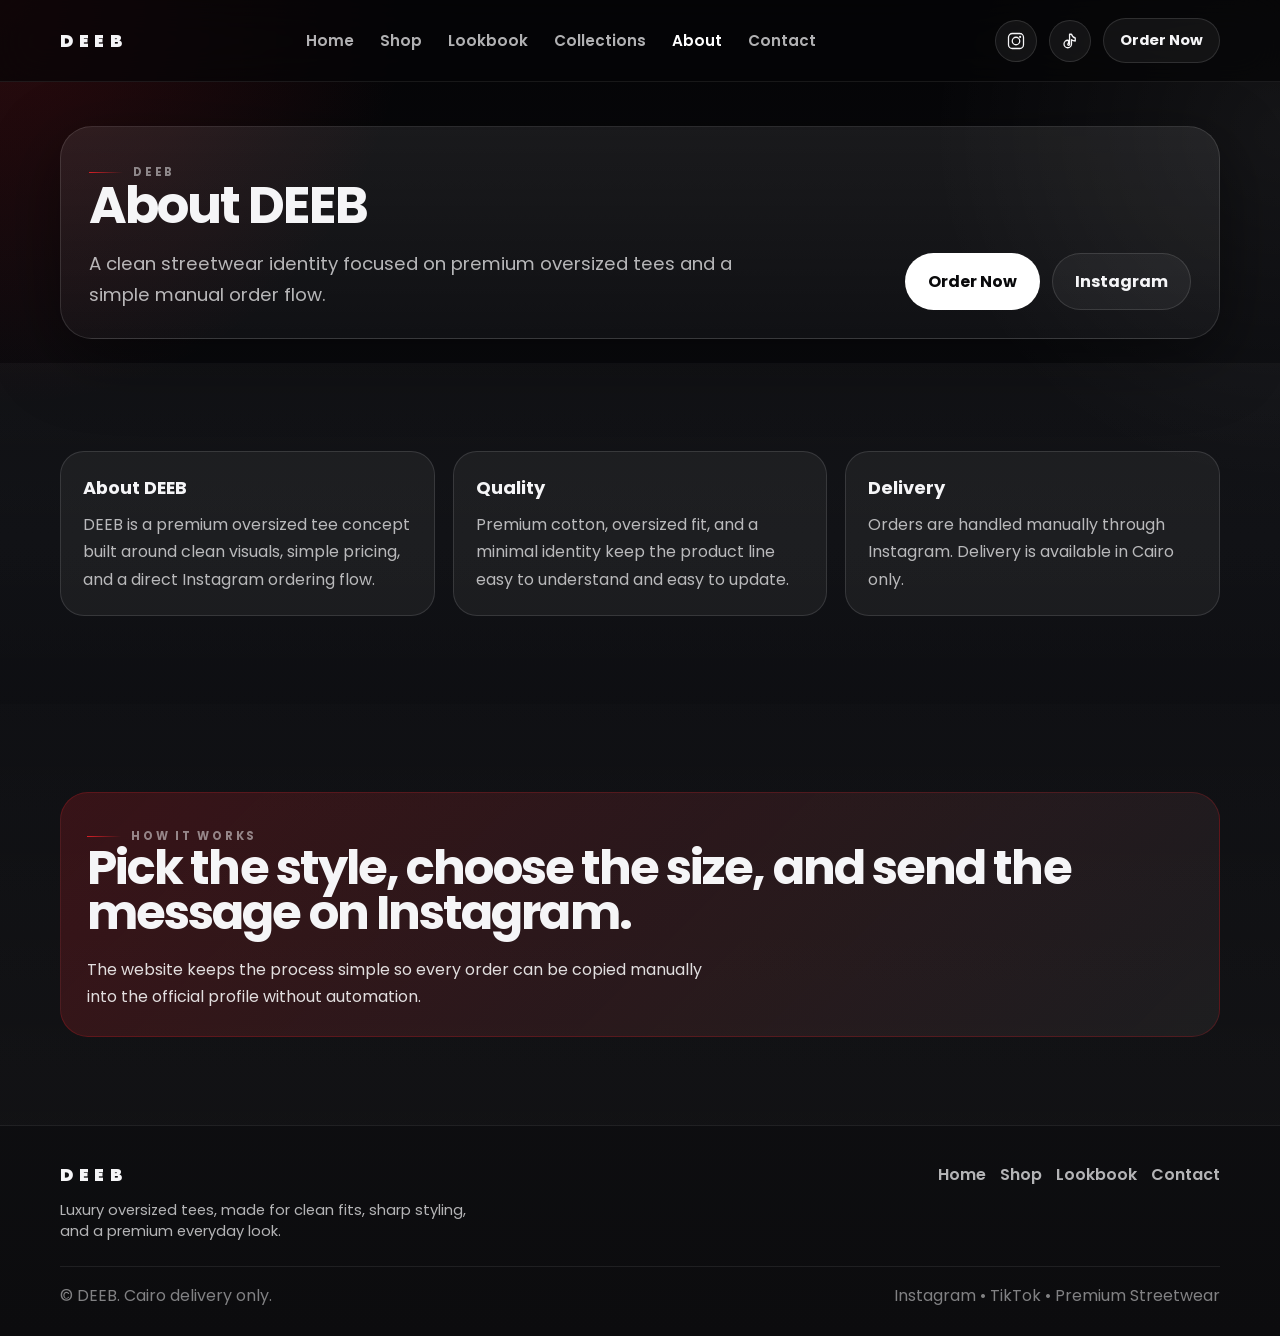
==== about.html @ ac7515ea "Add files via upload" ====
<!DOCTYPE html>
<html lang="en">
<head>
  <meta charset="UTF-8">
  <meta name="viewport" content="width=device-width, initial-scale=1.0">
  <meta name="description" content="Learn about the DEEB brand and ordering flow.">
  <title>About | DEEB</title>
  <link rel="preconnect" href="https://fonts.googleapis.com">
  <link rel="preconnect" href="https://fonts.gstatic.com" crossorigin>
  <link href="https://fonts.googleapis.com/css2?family=Poppins:wght@300;400;500;600;700;800;900&family=Cairo:wght@400;500;600;700;800&display=swap" rel="stylesheet">
  <link rel="stylesheet" href="../style.css">
</head>
<body>
  
<header class="header">
  <div class="header-inner">
    <a href="../index.html" class="logo">DEEB</a>
    <nav class="nav" aria-label="Main navigation">
      <a href="../index.html" class="">Home</a>
      <a href="../pages/shop.html" class="">Shop</a>
      <a href="../pages/lookbook.html" class="">Lookbook</a>
      <a href="../pages/collections.html" class="">Collections</a>
      <a href="../pages/about.html" class="active">About</a>
      <a href="../pages/contact.html" class="">Contact</a>
    </nav>
    <div class="header-actions">
      <a class="social-pill" href="https://www.instagram.com/deeb_egy" target="_blank" rel="noopener" aria-label="Instagram" data-open-instagram>
        <svg width="18" height="18" viewBox="0 0 24 24" fill="none" aria-hidden="true"><path d="M7 2h10a5 5 0 0 1 5 5v10a5 5 0 0 1-5 5H7a5 5 0 0 1-5-5V7a5 5 0 0 1 5-5Z" stroke="currentColor" stroke-width="1.7"/><path d="M12 17a5 5 0 1 0 0-10 5 5 0 0 0 0 10Z" stroke="currentColor" stroke-width="1.7"/><path d="M17.5 6.5h.01" stroke="currentColor" stroke-width="2.8" stroke-linecap="round"/></svg>
      </a>
      <a class="social-pill" href="https://www.tiktok.com/@deeb.eg" target="_blank" rel="noopener" aria-label="TikTok" data-open-tiktok>
        <svg width="18" height="18" viewBox="0 0 24 24" fill="none" aria-hidden="true"><path d="M14 3c.8 2.7 2.5 4.5 5 5v4a9 9 0 0 1-5-1.7V16a5 5 0 1 1-5-5c.3 0 .7 0 1 .1v4.2a1.2 1.2 0 1 0 1.4 1.2V3h2.6Z" stroke="currentColor" stroke-width="1.7" stroke-linejoin="round"/></svg>
      </a>
      <a class="btn btn-secondary btn-small" href="../index.html#featured">Order Now</a>
      <button class="menu-toggle" type="button" data-menu-toggle aria-expanded="false" aria-label="Open menu">
        <span></span><span></span><span></span>
      </button>
    </div>
  </div>
  <nav class="mobile-nav" data-mobile-nav aria-label="Mobile navigation">
    <a href="../index.html">Home</a>
    <a href="../pages/shop.html">Shop</a>
    <a href="../pages/lookbook.html">Lookbook</a>
    <a href="../pages/collections.html">Collections</a>
    <a href="../pages/about.html">About</a>
    <a href="../pages/contact.html">Contact</a>
    <div class="mobile-actions">
      <a href="https://www.instagram.com/deeb_egy" target="_blank" rel="noopener" data-open-instagram>Instagram</a>
      <a href="https://www.tiktok.com/@deeb.eg" target="_blank" rel="noopener" data-open-tiktok>TikTok</a>
    </div>
  </nav>
</header>

  <main>
    <section class="page-hero">
      <div class="container">
        <div class="panel reveal">
          <div class="panel-inner">
            <div>
              <div class="eyebrow">DEEB</div>
              <h1 class="title">About DEEB</h1>
              <p class="subtitle">A clean streetwear identity focused on premium oversized tees and a simple manual order flow.</p>
            </div>
            <div class="hero-buttons">
              <a class="btn btn-primary" href="../index.html#featured">Order Now</a>
              <a class="btn btn-secondary" href="https://www.instagram.com/deeb_egy" target="_blank" rel="noopener">Instagram</a>
            </div>
          </div>
        </div>
      </div>
    </section>
    
<section class="section section-dark">
  <div class="container">
    <div class="info-grid">
      <div class="info-card reveal">
        <h3>About DEEB</h3>
        <p>DEEB is a premium oversized tee concept built around clean visuals, simple pricing, and a direct Instagram ordering flow.</p>
      </div>
      <div class="info-card reveal">
        <h3>Quality</h3>
        <p>Premium cotton, oversized fit, and a minimal identity keep the product line easy to understand and easy to update.</p>
      </div>
      <div class="info-card reveal">
        <h3>Delivery</h3>
        <p>Orders are handled manually through Instagram. Delivery is available in Cairo only.</p>
      </div>
    </div>
  </div>
</section>

<section class="section section-light">
  <div class="container">
    <div class="feature-band reveal">
      <div>
        <div class="eyebrow">How it works</div>
        <h2 class="title" style="font-size:clamp(1.8rem, 4vw, 3rem);">Pick the style, choose the size, and send the message on Instagram.</h2>
      </div>
      <p class="mini">The website keeps the process simple so every order can be copied manually into the official profile without automation.</p>
    </div>
  </div>
</section>

  </main>
  
<footer class="footer">
  <div class="container">
    <div class="footer-top">
      <div>
        <div class="logo">DEEB</div>
        <p class="small" style="margin-top:12px;max-width:46ch;">Luxury oversized tees, made for clean fits, sharp styling, and a premium everyday look.</p>
      </div>
      <div class="footer-links">
        <a href="../index.html">Home</a>
        <a href="../pages/shop.html">Shop</a>
        <a href="../pages/lookbook.html">Lookbook</a>
        <a href="../pages/contact.html">Contact</a>
      </div>
    </div>
    <div class="footer-bottom">
      <span>© DEEB. Cairo delivery only.</span>
      <span>Instagram • TikTok • Premium Streetwear</span>
    </div>
  </div>
</footer>

  
<div class="modal" data-order-modal aria-hidden="true">
  <div class="modal-card" role="dialog" aria-modal="true" aria-labelledby="order-title">
    <div class="modal-head">
      <div>
        <div class="eyebrow">Instagram Order</div>
        <h3 id="order-title">Place your order</h3>
        <p class="small" style="margin-top:8px;">Fill the form, copy the order text, then open the Instagram profile and paste it manually.</p>
      </div>
      <button class="modal-close" type="button" data-modal-close aria-label="Close order form">✕</button>
    </div>
    <div class="order-note">Delivery Available in Cairo Only.</div>
    <div class="order-grid">
      <form class="form" data-order-form>
        <div class="field">
          <label for="product">Product</label>
          <input id="product" name="product" value="DEEB Oversized T-Shirt">
        </div>
        <div class="field">
          <label for="color">Color</label>
          <select id="color" name="color">
            <option>Black</option>
            <option>White</option>
          </select>
        </div>
        <div class="field">
          <label for="size">Size</label>
          <select id="size" name="size">
            <option>M</option>
            <option>L</option>
            <option>XL</option>
          </select>
        </div>
        <div class="field">
          <label for="name">Full Name</label>
          <input id="name" name="name" placeholder="Customer name">
        </div>
        <div class="field">
          <label for="phone">Phone Number</label>
          <input id="phone" name="phone" placeholder="01xxxxxxxxx">
        </div>
        <div class="field">
          <label for="address">Address</label>
          <textarea id="address" name="address" placeholder="Area, Street, Building, Apartment"></textarea>
        </div>
        <div class="product-actions" style="margin-top:4px;">
          <button class="btn btn-primary" type="submit">Copy Order & Open Instagram</button>
          <button class="btn btn-secondary" type="button" data-copy-order>Copy Order</button>
        </div>
      </form>
      <div class="preview">
        <div class="eyebrow">Order Preview</div>
        <div class="preview-box" data-order-preview></div>
      </div>
    </div>
  </div>
</div>
<div class="toast" role="status" aria-live="polite"></div>

  <script src="../script.js"></script>
</body>
</html>
---- style.css ----
:root{
  --bg:#070709;
  --bg-2:#0e0f13;
  --panel:rgba(255,255,255,.06);
  --panel-2:rgba(255,255,255,.08);
  --line:rgba(255,255,255,.12);
  --text:#f5f5f7;
  --muted:rgba(245,245,247,.72);
  --soft:rgba(245,245,247,.5);
  --red:#d81f26;
  --green:#d5f0d3;
  --accent:#ffffff;
  --shadow:0 20px 70px rgba(0,0,0,.45);
  --radius:28px;
  --radius-sm:18px;
  --max:1200px;
  --header-h:82px;
  --ease:cubic-bezier(.2,.8,.2,1);
}

*{box-sizing:border-box}
html{scroll-behavior:smooth}
body{
  margin:0;
  font-family:'Poppins','Cairo',system-ui,sans-serif;
  color:var(--text);
  background:
    radial-gradient(circle at top left, rgba(216,31,38,.18), transparent 22%),
    radial-gradient(circle at right 10%, rgba(255,255,255,.06), transparent 20%),
    linear-gradient(180deg, #050507 0%, #0c0d11 40%, #070709 100%);
  min-height:100vh;
  overflow-x:hidden;
  padding-top:var(--header-h);
}
img{display:block;max-width:100%}
a{color:inherit;text-decoration:none}
button,input,textarea,select{font:inherit}
button{cursor:pointer}
:focus-visible{outline:2px solid #fff;outline-offset:3px}

.container{max-width:var(--max);padding:0 20px;margin:0 auto}
.section{padding:88px 0;position:relative}
.section.compact{padding:58px 0}
.section-dark{background:linear-gradient(180deg, rgba(255,255,255,.03), rgba(255,255,255,.01))}
.section-light{background:linear-gradient(180deg, rgba(255,255,255,.02), rgba(255,255,255,.04))}
.eyebrow{
  display:inline-flex;align-items:center;gap:10px;
  text-transform:uppercase;letter-spacing:.24em;
  font-size:.72rem;font-weight:700;color:var(--soft)
}
.eyebrow::before{
  content:"";width:34px;height:1px;background:linear-gradient(90deg, var(--red), transparent)
}
h1,h2,h3,p{margin:0}
.title{
  font-size:clamp(2.2rem, 4vw, 4.9rem);
  line-height:.95;
  letter-spacing:-.04em;
}
.subtitle{
  margin-top:18px;
  max-width:60ch;
  font-size:clamp(1rem, 1.8vw, 1.15rem);
  line-height:1.7;
  color:var(--muted)
}
.badge{
  display:inline-flex;align-items:center;justify-content:center;
  padding:9px 14px;border-radius:999px;font-weight:800;
  letter-spacing:.12em;text-transform:uppercase;font-size:.72rem
}
.badge.sale{background:rgba(216,31,38,.14);color:#ff6f74;border:1px solid rgba(216,31,38,.35)}
.badge.new{background:rgba(255,255,255,.08);border:1px solid var(--line);color:var(--text)}
.btn{
  display:inline-flex;align-items:center;justify-content:center;gap:10px;
  border-radius:999px;border:1px solid transparent;
  padding:15px 22px;font-weight:700;transition:transform .25s var(--ease), background .25s var(--ease), border-color .25s var(--ease), opacity .25s var(--ease);
  white-space:nowrap
}
.btn:hover{transform:translateY(-2px)}
.btn-primary{background:#fff;color:#09090b}
.btn-primary:hover{background:#ececec}
.btn-secondary{background:rgba(255,255,255,.05);border-color:var(--line);color:var(--text)}
.btn-secondary:hover{background:rgba(255,255,255,.1)}
.btn-red{background:var(--red);color:white}
.btn-red:hover{filter:brightness(1.05)}
.btn-small{padding:11px 16px;font-size:.92rem}
.card{
  background:linear-gradient(180deg, rgba(255,255,255,.08), rgba(255,255,255,.04));
  border:1px solid var(--line);
  border-radius:var(--radius);
  box-shadow:var(--shadow);
  backdrop-filter: blur(16px);
}
.grid{display:grid;gap:22px}
.muted{color:var(--muted)}
.small{font-size:.92rem;color:var(--muted)}
.lines{position:absolute;inset:0;pointer-events:none;opacity:.4;background-image:linear-gradient(rgba(255,255,255,.03) 1px, transparent 1px), linear-gradient(90deg, rgba(255,255,255,.03) 1px, transparent 1px);background-size:64px 64px;mask-image:radial-gradient(circle at center, black 30%, transparent 100%)}

.header{
  position:fixed;top:0;left:0;right:0;z-index:1000;
  height:var(--header-h);
  background:rgba(5,5,7,.7);
  backdrop-filter:blur(22px);
  border-bottom:1px solid rgba(255,255,255,.08)
}
.header-inner{
  height:100%;max-width:var(--max);margin:0 auto;padding:0 20px;
  display:flex;align-items:center;justify-content:space-between;gap:20px
}
.logo{
  font-weight:900;letter-spacing:.32em;font-size:1.08rem;
  text-transform:uppercase
}
.nav{
  display:flex;align-items:center;gap:26px
}
.nav a{
  color:var(--muted);font-size:.95rem;font-weight:600;
  transition:color .2s var(--ease)
}
.nav a:hover,.nav a.active{color:#fff}
.header-actions{display:flex;align-items:center;gap:12px}
.social-pill{
  width:42px;height:42px;border-radius:999px;display:inline-flex;align-items:center;justify-content:center;
  background:rgba(255,255,255,.06);border:1px solid var(--line);transition:transform .25s var(--ease), background .25s var(--ease)
}
.social-pill:hover{transform:translateY(-2px);background:rgba(255,255,255,.12)}
.menu-toggle{
  display:none;width:46px;height:46px;border-radius:999px;
  background:rgba(255,255,255,.06);border:1px solid var(--line);
  align-items:center;justify-content:center;flex-direction:column;gap:5px
}
.menu-toggle span{width:18px;height:2px;background:#fff;border-radius:99px;transition:transform .25s var(--ease), opacity .25s var(--ease)}
.mobile-nav{
  display:none;position:fixed;top:var(--header-h);left:0;right:0;
  background:rgba(8,8,10,.98);border-bottom:1px solid rgba(255,255,255,.08);
  padding:18px 20px 22px;z-index:999
}
.mobile-nav.open{display:grid;gap:14px}
.mobile-nav a{
  padding:14px 16px;border-radius:16px;background:rgba(255,255,255,.04);
  border:1px solid rgba(255,255,255,.05);color:var(--text);font-weight:600
}
.mobile-actions{display:grid;grid-template-columns:1fr 1fr;gap:12px;margin-top:8px}

.hero{
  padding:56px 0 36px;position:relative;overflow:hidden
}
.hero .container{position:relative;z-index:2}
.hero-grid{
  display:grid;grid-template-columns:1.1fr .9fr;gap:28px;align-items:center
}
.hero-copy{
  display:flex;flex-direction:column;gap:22px
}
.hero-kicker{display:flex;flex-wrap:wrap;gap:10px;align-items:center}
.hero-title{font-size:clamp(3rem, 7vw, 6.8rem);line-height:.9;letter-spacing:-.06em;text-transform:uppercase}
.hero-title span{display:block}
.hero-buttons{display:flex;flex-wrap:wrap;gap:12px;margin-top:6px}
.hero-points{
  display:flex;flex-wrap:wrap;gap:10px
}
.pill{
  padding:10px 14px;border-radius:999px;background:rgba(255,255,255,.06);border:1px solid var(--line);color:var(--muted);font-size:.9rem
}
.hero-visual{
  position:relative;min-height:620px;display:grid;place-items:center
}
.visual-panel{
  width:min(100%, 520px);
  aspect-ratio: 4 / 5;
  border-radius:34px;
  overflow:hidden;
  position:relative;
  border:1px solid rgba(255,255,255,.12);
  box-shadow:var(--shadow);
  background:
    radial-gradient(circle at top, rgba(255,255,255,.1), transparent 30%),
    linear-gradient(180deg, rgba(255,255,255,.05), rgba(255,255,255,.02))
}
.visual-panel img{
  width:100%;height:100%;object-fit:cover;object-position:center;transform:scale(1.02)
}
.visual-float{
  position:absolute;border-radius:22px;overflow:hidden;border:1px solid rgba(255,255,255,.12);box-shadow:var(--shadow);
  background:#101114
}
.visual-float img{width:100%;height:100%;object-fit:cover}
.visual-float.one{width:42%;aspect-ratio: 3 / 4;bottom:20px;left:-4%;transform:rotate(-6deg)}
.visual-float.two{width:38%;aspect-ratio: 3 / 4;top:28px;right:-2%;transform:rotate(6deg)}
.stats{
  margin-top:18px;display:grid;grid-template-columns:repeat(3,1fr);gap:12px
}
.stat{
  padding:16px 18px;border-radius:20px;background:rgba(255,255,255,.05);border:1px solid var(--line)
}
.stat b{display:block;font-size:1.1rem}
.stat span{display:block;margin-top:3px;color:var(--muted);font-size:.9rem}

.strip{
  padding:14px 0;border-top:1px solid rgba(255,255,255,.08);border-bottom:1px solid rgba(255,255,255,.08);
  overflow:hidden;background:rgba(255,255,255,.03)
}
.strip-track{
  display:flex;gap:18px;white-space:nowrap;animation:marquee 24s linear infinite
}
.strip-track span{
  display:inline-flex;align-items:center;gap:8px;font-weight:700;text-transform:uppercase;letter-spacing:.14em;font-size:.78rem;color:var(--muted)
}
.strip-track span::before{content:"•";color:var(--red)}
@keyframes marquee{from{transform:translateX(0)}to{transform:translateX(-50%)}}

.section-head{
  display:flex;align-items:end;justify-content:space-between;gap:16px;margin-bottom:28px;flex-wrap:wrap
}
.section-head .title{max-width:12ch}
.section-head .subtitle{max-width:70ch;margin-top:0}

.product-grid{
  display:grid;grid-template-columns:repeat(2, minmax(0, 1fr));gap:22px
}
.product-card{
  padding:18px;
  position:relative;
  overflow:hidden
}
.product-media{
  position:relative;border-radius:24px;overflow:hidden;aspect-ratio: 4 / 5;background:#121318;border:1px solid rgba(255,255,255,.08)
}
.product-media img{
  width:100%;height:100%;object-fit:cover;transition:transform .45s var(--ease)
}
.product-card:hover .product-media img{transform:scale(1.04)}
.gallery-nav{
  position:absolute;left:14px;right:14px;bottom:14px;
  display:flex;gap:8px;flex-wrap:wrap
}
.thumb{
  border:1px solid rgba(255,255,255,.16);
  background:rgba(10,10,12,.68);
  color:#fff;
  border-radius:999px;
  padding:8px 10px;
  font-size:.78rem;font-weight:700;
  letter-spacing:.08em;
  backdrop-filter: blur(10px)
}
.thumb.active{background:#fff;color:#09090b;border-color:#fff}
.product-badges{
  position:absolute;top:14px;left:14px;display:flex;gap:8px;flex-wrap:wrap;z-index:2
}
.product-body{padding:18px 4px 6px;display:grid;gap:12px}
.product-title{font-size:1.55rem;font-weight:800;letter-spacing:-.03em}
.product-desc{color:var(--muted);line-height:1.7}
.price-row{display:flex;align-items:baseline;gap:12px;flex-wrap:wrap}
.price-old{
  color:#ff7f88;text-decoration:line-through;text-decoration-thickness:2px;
  text-decoration-color:#ff7f88;font-weight:700;font-size:1.05rem
}
.price-current{font-size:2rem;font-weight:900;letter-spacing:-.03em}
.price-note{color:#c6f5c0;font-weight:700;font-size:.95rem}
.size-list{display:flex;flex-wrap:wrap;gap:10px}
.size{
  padding:10px 14px;border-radius:999px;border:1px solid var(--line);
  background:rgba(255,255,255,.04);font-size:.9rem;font-weight:700;color:var(--muted)
}
.product-actions{display:flex;gap:10px;flex-wrap:wrap;margin-top:8px}
.product-actions .btn{flex:1;min-width:170px}

.new-grid{
  display:grid;grid-template-columns:repeat(4, minmax(0, 1fr));gap:18px
}
.placeholder{
  min-height:310px;padding:20px;border-radius:26px;
  border:1px dashed rgba(255,255,255,.16);
  background:
    radial-gradient(circle at top, rgba(255,255,255,.08), transparent 33%),
    rgba(255,255,255,.04);
  display:flex;flex-direction:column;justify-content:space-between
}
.placeholder .top{display:flex;justify-content:space-between;gap:10px;align-items:center}
.placeholder .name{font-size:1.15rem;font-weight:800}
.placeholder .soon{font-size:.76rem;letter-spacing:.22em;text-transform:uppercase;color:var(--muted)}
.placeholder .bottom{color:var(--muted);line-height:1.6}
.placeholder .mark{
  align-self:flex-start;padding:10px 14px;border-radius:999px;background:rgba(255,255,255,.06);border:1px solid var(--line);font-weight:700
}

.feature-band{
  padding:26px;border-radius:var(--radius);
  background:linear-gradient(135deg, rgba(216,31,38,.2), rgba(255,255,255,.05));
  border:1px solid rgba(216,31,38,.25);
  display:flex;justify-content:space-between;gap:20px;flex-wrap:wrap;align-items:center
}
.feature-band .mini{max-width:64ch;color:rgba(255,255,255,.86);line-height:1.7}

.page-hero{
  padding:44px 0 24px
}
.page-hero .panel{
  padding:28px;border-radius:32px;background:linear-gradient(180deg, rgba(255,255,255,.08), rgba(255,255,255,.03));
  border:1px solid var(--line);box-shadow:var(--shadow)
}
.page-hero .panel-inner{
  display:flex;justify-content:space-between;gap:20px;align-items:end;flex-wrap:wrap
}

.info-grid{display:grid;grid-template-columns:repeat(3,1fr);gap:18px}
.info-card{padding:22px;border-radius:24px;background:rgba(255,255,255,.05);border:1px solid var(--line)}
.info-card h3{font-size:1.12rem;margin-bottom:10px}
.info-card p{color:var(--muted);line-height:1.7}

.gallery-grid{display:grid;grid-template-columns:repeat(4,1fr);gap:14px}
.gallery-tile{
  aspect-ratio: 3 / 4;border-radius:24px;overflow:hidden;border:1px solid rgba(255,255,255,.08);
  position:relative;background:#101114
}
.gallery-tile img{width:100%;height:100%;object-fit:cover;transition:transform .4s var(--ease)}
.gallery-tile:hover img{transform:scale(1.04)}
.gallery-tile .caption{
  position:absolute;left:12px;right:12px;bottom:12px;
  padding:10px 12px;border-radius:16px;background:rgba(8,8,10,.62);backdrop-filter:blur(10px);
  color:#fff;font-size:.9rem;font-weight:700;border:1px solid rgba(255,255,255,.08)
}

.footer{
  padding:36px 0 28px;
  border-top:1px solid rgba(255,255,255,.08);
  background:rgba(255,255,255,.02)
}
.footer-top{
  display:flex;align-items:flex-start;justify-content:space-between;gap:20px;flex-wrap:wrap
}
.footer-links{display:flex;flex-wrap:wrap;gap:14px}
.footer-links a{color:var(--muted);font-weight:600}
.footer-links a:hover{color:#fff}
.footer-bottom{
  margin-top:24px;padding-top:16px;border-top:1px solid rgba(255,255,255,.08);
  color:var(--soft);display:flex;justify-content:space-between;gap:14px;flex-wrap:wrap
}

.modal{
  position:fixed;inset:0;display:none;align-items:center;justify-content:center;
  background:rgba(0,0,0,.68);backdrop-filter:blur(12px);z-index:2000;padding:18px
}
.modal.open{display:flex}
.modal-card{
  width:min(100%, 760px);max-height:min(92vh, 860px);overflow:auto;
  padding:22px;border-radius:34px;background:linear-gradient(180deg, rgba(18,19,23,.98), rgba(10,10,12,.98));
  border:1px solid rgba(255,255,255,.12);box-shadow:0 30px 90px rgba(0,0,0,.65)
}
.modal-head{
  display:flex;justify-content:space-between;gap:14px;align-items:flex-start;margin-bottom:16px
}
.modal-head h3{font-size:1.5rem}
.modal-close{
  width:42px;height:42px;border-radius:999px;background:rgba(255,255,255,.08);border:1px solid var(--line);color:#fff
}
.order-note{
  padding:14px 16px;border-radius:18px;background:rgba(216,31,38,.14);border:1px solid rgba(216,31,38,.3);
  color:#ffdfe1;font-weight:700;margin-bottom:16px
}
.order-grid{display:grid;grid-template-columns:1.05fr .95fr;gap:18px}
.form{
  display:grid;gap:12px
}
.field{
  display:grid;gap:8px
}
.field label{font-size:.9rem;color:var(--muted);font-weight:700}
.field input,.field textarea,.field select{
  width:100%;padding:14px 15px;border-radius:16px;
  border:1px solid rgba(255,255,255,.12);background:rgba(255,255,255,.05);color:#fff
}
.field textarea{min-height:92px;resize:vertical}
.preview{
  display:grid;gap:12px;padding:18px;border-radius:24px;background:rgba(255,255,255,.04);border:1px solid var(--line)
}
.preview-box{
  white-space:pre-wrap;
  min-height:250px;
  border-radius:18px;
  padding:16px;
  background:rgba(0,0,0,.28);
  border:1px solid rgba(255,255,255,.08);
  color:#f2f2f2;
  line-height:1.7
}
.toast{
  position:fixed;bottom:20px;left:50%;transform:translateX(-50%) translateY(24px);
  padding:12px 16px;border-radius:999px;background:#fff;color:#09090b;font-weight:700;
  box-shadow:0 18px 40px rgba(0,0,0,.35);opacity:0;pointer-events:none;transition:all .25s var(--ease);z-index:3000
}
.toast.show{opacity:1;transform:translateX(-50%) translateY(0)}

.reveal{opacity:0;transform:translateY(24px);transition:opacity .7s var(--ease), transform .7s var(--ease)}
.reveal.show{opacity:1;transform:translateY(0)}
.reveal-left{opacity:0;transform:translateX(-24px);transition:opacity .7s var(--ease), transform .7s var(--ease)}
.reveal-left.show{opacity:1;transform:translateX(0)}
.reveal-right{opacity:0;transform:translateX(24px);transition:opacity .7s var(--ease), transform .7s var(--ease)}
.reveal-right.show{opacity:1;transform:translateX(0)}

@media (max-width: 1080px){
  .hero-grid,.order-grid,.product-grid,.info-grid{grid-template-columns:1fr}
  .new-grid,.gallery-grid{grid-template-columns:repeat(2,1fr)}
  .hero-visual{min-height:auto}
  .visual-panel{max-width:560px}
}

@media (max-width: 780px){
  :root{--header-h:72px}
  .nav,.header-actions .btn-secondary{display:none}
  .menu-toggle{display:inline-flex}
  .hero{padding-top:26px}
  .hero-title{font-size:clamp(2.6rem, 14vw, 5rem)}
  .stats{grid-template-columns:1fr}
  .new-grid,.gallery-grid{grid-template-columns:1fr}
  .product-actions{flex-direction:column}
  .product-actions .btn{min-width:0;width:100%}
  .page-hero .panel-inner{align-items:flex-start}
  .mobile-actions{grid-template-columns:1fr}
  .modal-card{padding:18px;border-radius:26px}
}
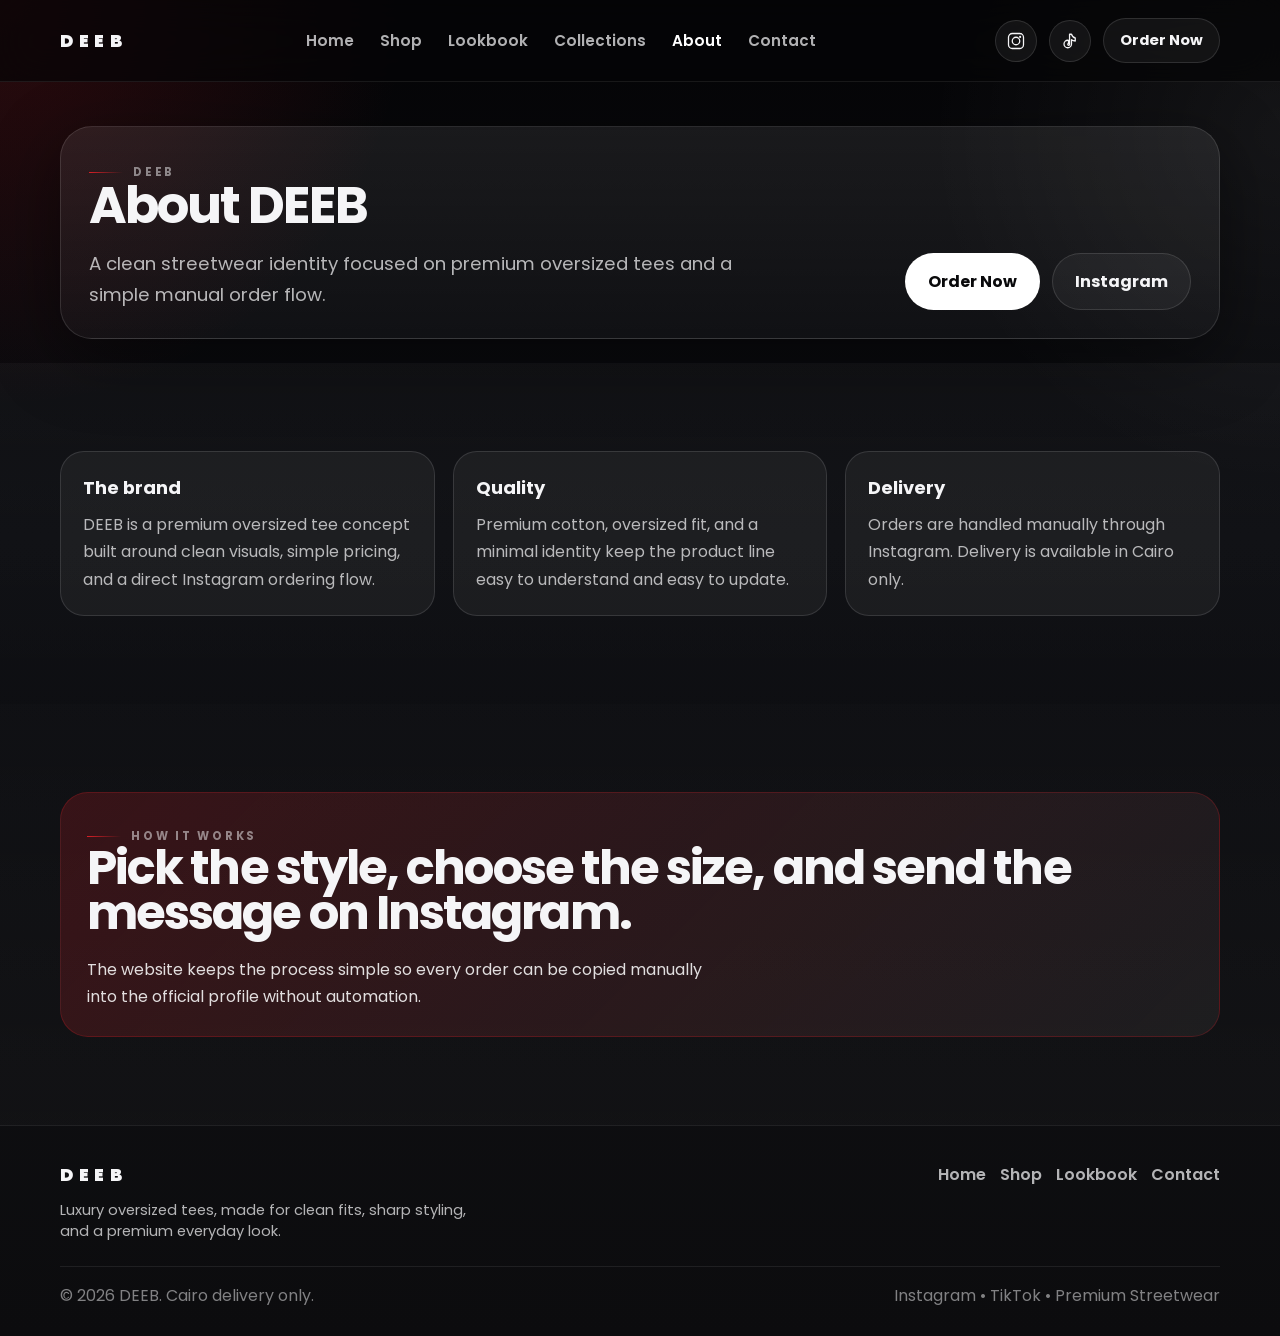
==== commit f2feb3d8: "Add files via upload" ====
--- a/about.html
+++ b/about.html
@@ -4,52 +4,61 @@
   <meta charset="UTF-8">
   <meta name="viewport" content="width=device-width, initial-scale=1.0">
   <meta name="description" content="Learn about the DEEB brand and ordering flow.">
+  <meta name="theme-color" content="#070709">
+  <meta property="og:title" content="About | DEEB">
+  <meta property="og:description" content="Learn about the DEEB brand and ordering flow.">
+  <meta property="og:type" content="website">
   <title>About | DEEB</title>
+  <link rel="icon" href="data:image/svg+xml,%3Csvg xmlns='http://www.w3.org/2000/svg' viewBox='0 0 64 64'%3E%3Crect width='64' height='64' rx='14' fill='%23070709'/%3E%3Ctext x='32' y='43' font-family='Arial,sans-serif' font-size='30' font-weight='900' fill='%23ffffff' text-anchor='middle'%3ED%3C/text%3E%3C/svg%3E">
   <link rel="preconnect" href="https://fonts.googleapis.com">
   <link rel="preconnect" href="https://fonts.gstatic.com" crossorigin>
   <link href="https://fonts.googleapis.com/css2?family=Poppins:wght@300;400;500;600;700;800;900&family=Cairo:wght@400;500;600;700;800&display=swap" rel="stylesheet">
-  <link rel="stylesheet" href="../style.css">
+  <link rel="stylesheet" href="style.css">
 </head>
 <body>
-  
 <header class="header">
   <div class="header-inner">
-    <a href="../index.html" class="logo">DEEB</a>
+    <a href="index.html" class="logo">DEEB</a>
     <nav class="nav" aria-label="Main navigation">
-      <a href="../index.html" class="">Home</a>
-      <a href="../pages/shop.html" class="">Shop</a>
-      <a href="../pages/lookbook.html" class="">Lookbook</a>
-      <a href="../pages/collections.html" class="">Collections</a>
-      <a href="../pages/about.html" class="active">About</a>
-      <a href="../pages/contact.html" class="">Contact</a>
+      <a href="index.html">Home</a>
+      <a href="shop.html">Shop</a>
+      <a href="lookbook.html">Lookbook</a>
+      <a href="collections.html">Collections</a>
+      <a href="about.html">About</a>
+      <a href="contact.html">Contact</a>
     </nav>
     <div class="header-actions">
-      <a class="social-pill" href="https://www.instagram.com/deeb_egy" target="_blank" rel="noopener" aria-label="Instagram" data-open-instagram>
-        <svg width="18" height="18" viewBox="0 0 24 24" fill="none" aria-hidden="true"><path d="M7 2h10a5 5 0 0 1 5 5v10a5 5 0 0 1-5 5H7a5 5 0 0 1-5-5V7a5 5 0 0 1 5-5Z" stroke="currentColor" stroke-width="1.7"/><path d="M12 17a5 5 0 1 0 0-10 5 5 0 0 0 0 10Z" stroke="currentColor" stroke-width="1.7"/><path d="M17.5 6.5h.01" stroke="currentColor" stroke-width="2.8" stroke-linecap="round"/></svg>
+      <a class="social-pill" href="https://www.instagram.com/deeb_egy" target="_blank" rel="noopener" aria-label="Instagram">
+      <svg width="18" height="18" viewBox="0 0 24 24" fill="none" aria-hidden="true">
+        <path d="M7 2h10a5 5 0 0 1 5 5v10a5 5 0 0 1-5 5H7a5 5 0 0 1-5-5V7a5 5 0 0 1 5-5Z" stroke="currentColor" stroke-width="1.7"/>
+        <path d="M12 17a5 5 0 1 0 0-10 5 5 0 0 0 0 10Z" stroke="currentColor" stroke-width="1.7"/>
+        <path d="M17.5 6.5h.01" stroke="currentColor" stroke-width="2.8" stroke-linecap="round"/>
+      </svg>
       </a>
-      <a class="social-pill" href="https://www.tiktok.com/@deeb.eg" target="_blank" rel="noopener" aria-label="TikTok" data-open-tiktok>
-        <svg width="18" height="18" viewBox="0 0 24 24" fill="none" aria-hidden="true"><path d="M14 3c.8 2.7 2.5 4.5 5 5v4a9 9 0 0 1-5-1.7V16a5 5 0 1 1-5-5c.3 0 .7 0 1 .1v4.2a1.2 1.2 0 1 0 1.4 1.2V3h2.6Z" stroke="currentColor" stroke-width="1.7" stroke-linejoin="round"/></svg>
+      <a class="social-pill" href="https://www.tiktok.com/@deeb.eg" target="_blank" rel="noopener" aria-label="TikTok">
+      <svg width="18" height="18" viewBox="0 0 24 24" fill="none" aria-hidden="true">
+        <path d="M14 3c.8 2.7 2.5 4.5 5 5v4a9 9 0 0 1-5-1.7V16a5 5 0 1 1-5-5c.3 0 .7 0 1 .1v4.2a1.2 1.2 0 1 0 1.4 1.2V3h2.6Z" stroke="currentColor" stroke-width="1.7" stroke-linejoin="round"/>
+      </svg>
       </a>
-      <a class="btn btn-secondary btn-small" href="../index.html#featured">Order Now</a>
+      <a class="btn btn-secondary btn-small" href="index.html#featured">Order Now</a>
       <button class="menu-toggle" type="button" data-menu-toggle aria-expanded="false" aria-label="Open menu">
         <span></span><span></span><span></span>
       </button>
     </div>
   </div>
   <nav class="mobile-nav" data-mobile-nav aria-label="Mobile navigation">
-    <a href="../index.html">Home</a>
-    <a href="../pages/shop.html">Shop</a>
-    <a href="../pages/lookbook.html">Lookbook</a>
-    <a href="../pages/collections.html">Collections</a>
-    <a href="../pages/about.html">About</a>
-    <a href="../pages/contact.html">Contact</a>
+      <a href="index.html">Home</a>
+      <a href="shop.html">Shop</a>
+      <a href="lookbook.html">Lookbook</a>
+      <a href="collections.html">Collections</a>
+      <a href="about.html">About</a>
+      <a href="contact.html">Contact</a>
     <div class="mobile-actions">
-      <a href="https://www.instagram.com/deeb_egy" target="_blank" rel="noopener" data-open-instagram>Instagram</a>
-      <a href="https://www.tiktok.com/@deeb.eg" target="_blank" rel="noopener" data-open-tiktok>TikTok</a>
+      <a href="https://www.instagram.com/deeb_egy" target="_blank" rel="noopener">Instagram</a>
+      <a href="https://www.tiktok.com/@deeb.eg" target="_blank" rel="noopener">TikTok</a>
     </div>
   </nav>
 </header>
-
   <main>
     <section class="page-hero">
       <div class="container">
@@ -61,47 +70,46 @@
               <p class="subtitle">A clean streetwear identity focused on premium oversized tees and a simple manual order flow.</p>
             </div>
             <div class="hero-buttons">
-              <a class="btn btn-primary" href="../index.html#featured">Order Now</a>
+              <a class="btn btn-primary" href="index.html#featured">Order Now</a>
               <a class="btn btn-secondary" href="https://www.instagram.com/deeb_egy" target="_blank" rel="noopener">Instagram</a>
             </div>
           </div>
         </div>
       </div>
     </section>
-    
-<section class="section section-dark">
-  <div class="container">
-    <div class="info-grid">
-      <div class="info-card reveal">
-        <h3>About DEEB</h3>
-        <p>DEEB is a premium oversized tee concept built around clean visuals, simple pricing, and a direct Instagram ordering flow.</p>
+
+    <section class="section section-dark">
+      <div class="container">
+        <div class="info-grid">
+          <div class="info-card reveal">
+            <h3>The brand</h3>
+            <p>DEEB is a premium oversized tee concept built around clean visuals, simple pricing, and a direct Instagram ordering flow.</p>
+          </div>
+          <div class="info-card reveal">
+            <h3>Quality</h3>
+            <p>Premium cotton, oversized fit, and a minimal identity keep the product line easy to understand and easy to update.</p>
+          </div>
+          <div class="info-card reveal">
+            <h3>Delivery</h3>
+            <p>Orders are handled manually through Instagram. Delivery is available in Cairo only.</p>
+          </div>
+        </div>
       </div>
-      <div class="info-card reveal">
-        <h3>Quality</h3>
-        <p>Premium cotton, oversized fit, and a minimal identity keep the product line easy to understand and easy to update.</p>
+    </section>
+
+    <section class="section section-light">
+      <div class="container">
+        <div class="feature-band reveal">
+          <div>
+            <div class="eyebrow">How it works</div>
+            <h2 class="title" style="font-size:clamp(1.8rem, 4vw, 3rem);">Pick the style, choose the size, and send the message on Instagram.</h2>
+          </div>
+          <p class="mini">The website keeps the process simple so every order can be copied manually into the official profile without automation.</p>
+        </div>
       </div>
-      <div class="info-card reveal">
-        <h3>Delivery</h3>
-        <p>Orders are handled manually through Instagram. Delivery is available in Cairo only.</p>
-      </div>
-    </div>
-  </div>
-</section>
+    </section>
+  </main>
 
-<section class="section section-light">
-  <div class="container">
-    <div class="feature-band reveal">
-      <div>
-        <div class="eyebrow">How it works</div>
-        <h2 class="title" style="font-size:clamp(1.8rem, 4vw, 3rem);">Pick the style, choose the size, and send the message on Instagram.</h2>
-      </div>
-      <p class="mini">The website keeps the process simple so every order can be copied manually into the official profile without automation.</p>
-    </div>
-  </div>
-</section>
-
-  </main>
-  
 <footer class="footer">
   <div class="container">
     <div class="footer-top">
@@ -110,20 +118,18 @@
         <p class="small" style="margin-top:12px;max-width:46ch;">Luxury oversized tees, made for clean fits, sharp styling, and a premium everyday look.</p>
       </div>
       <div class="footer-links">
-        <a href="../index.html">Home</a>
-        <a href="../pages/shop.html">Shop</a>
-        <a href="../pages/lookbook.html">Lookbook</a>
-        <a href="../pages/contact.html">Contact</a>
+        <a href="index.html">Home</a>
+        <a href="shop.html">Shop</a>
+        <a href="lookbook.html">Lookbook</a>
+        <a href="contact.html">Contact</a>
       </div>
     </div>
     <div class="footer-bottom">
-      <span>© DEEB. Cairo delivery only.</span>
+      <span>© <span data-year>2026</span> DEEB. Cairo delivery only.</span>
       <span>Instagram • TikTok • Premium Streetwear</span>
     </div>
   </div>
 </footer>
-
-  
 <div class="modal" data-order-modal aria-hidden="true">
   <div class="modal-card" role="dialog" aria-modal="true" aria-labelledby="order-title">
     <div class="modal-head">
@@ -136,16 +142,19 @@
     </div>
     <div class="order-note">Delivery Available in Cairo Only.</div>
     <div class="order-grid">
-      <form class="form" data-order-form>
+      <form class="form" data-order-form novalidate>
         <div class="field">
           <label for="product">Product</label>
-          <input id="product" name="product" value="DEEB Oversized T-Shirt">
+          <input id="product" name="product" value="DEEB Oversized T-Shirt" required>
         </div>
         <div class="field">
           <label for="color">Color</label>
           <select id="color" name="color">
             <option>Black</option>
             <option>White</option>
+            <option>Brown</option>
+            <option>Olive</option>
+            <option>Burgundy</option>
           </select>
         </div>
         <div class="field">
@@ -158,18 +167,21 @@
         </div>
         <div class="field">
           <label for="name">Full Name</label>
-          <input id="name" name="name" placeholder="Customer name">
+          <input id="name" name="name" placeholder="Customer name" autocomplete="name" required>
+          <p class="error" data-error-for="name" hidden></p>
         </div>
         <div class="field">
           <label for="phone">Phone Number</label>
-          <input id="phone" name="phone" placeholder="01xxxxxxxxx">
+          <input id="phone" name="phone" type="tel" inputmode="numeric" placeholder="01xxxxxxxxx" autocomplete="tel" required>
+          <p class="error" data-error-for="phone" hidden></p>
         </div>
         <div class="field">
           <label for="address">Address</label>
-          <textarea id="address" name="address" placeholder="Area, Street, Building, Apartment"></textarea>
+          <textarea id="address" name="address" placeholder="Area, Street, Building, Apartment" autocomplete="street-address" required></textarea>
+          <p class="error" data-error-for="address" hidden></p>
         </div>
         <div class="product-actions" style="margin-top:4px;">
-          <button class="btn btn-primary" type="submit">Copy Order & Open Instagram</button>
+          <button class="btn btn-primary" type="submit">Copy Order &amp; Open Instagram</button>
           <button class="btn btn-secondary" type="button" data-copy-order>Copy Order</button>
         </div>
       </form>
@@ -181,7 +193,6 @@
   </div>
 </div>
 <div class="toast" role="status" aria-live="polite"></div>
-
-  <script src="../script.js"></script>
+  <script src="script.js"></script>
 </body>
-</html>+</html>
--- a/style.css
+++ b/style.css
@@ -1,4 +1,3 @@
-
 :root{
   --bg:#070709;
   --bg-2:#0e0f13;
@@ -38,6 +37,7 @@
 button,input,textarea,select{font:inherit}
 button{cursor:pointer}
 :focus-visible{outline:2px solid #fff;outline-offset:3px}
+section[id]{scroll-margin-top:calc(var(--header-h) + 12px)}
 
 .container{max-width:var(--max);padding:0 20px;margin:0 auto}
 .section{padding:88px 0;position:relative}
@@ -91,20 +91,24 @@
   border:1px solid var(--line);
   border-radius:var(--radius);
   box-shadow:var(--shadow);
-  backdrop-filter: blur(16px);
+  -webkit-backdrop-filter:blur(16px);
+  backdrop-filter:blur(16px);
 }
 .grid{display:grid;gap:22px}
 .muted{color:var(--muted)}
 .small{font-size:.92rem;color:var(--muted)}
-.lines{position:absolute;inset:0;pointer-events:none;opacity:.4;background-image:linear-gradient(rgba(255,255,255,.03) 1px, transparent 1px), linear-gradient(90deg, rgba(255,255,255,.03) 1px, transparent 1px);background-size:64px 64px;mask-image:radial-gradient(circle at center, black 30%, transparent 100%)}
-
+.sr-only{position:absolute;width:1px;height:1px;padding:0;margin:-1px;overflow:hidden;clip:rect(0 0 0 0);white-space:nowrap;border:0}
+
+/* ---------- Header ---------- */
 .header{
   position:fixed;top:0;left:0;right:0;z-index:1000;
   height:var(--header-h);
   background:rgba(5,5,7,.7);
+  -webkit-backdrop-filter:blur(22px);
   backdrop-filter:blur(22px);
   border-bottom:1px solid rgba(255,255,255,.08)
 }
+.header.scrolled{background:rgba(5,5,7,.88)}
 .header-inner{
   height:100%;max-width:var(--max);margin:0 auto;padding:0 20px;
   display:flex;align-items:center;justify-content:space-between;gap:20px
@@ -133,9 +137,15 @@
   align-items:center;justify-content:center;flex-direction:column;gap:5px
 }
 .menu-toggle span{width:18px;height:2px;background:#fff;border-radius:99px;transition:transform .25s var(--ease), opacity .25s var(--ease)}
+.menu-toggle[aria-expanded="true"] span:nth-child(1){transform:translateY(7px) rotate(45deg)}
+.menu-toggle[aria-expanded="true"] span:nth-child(2){opacity:0}
+.menu-toggle[aria-expanded="true"] span:nth-child(3){transform:translateY(-7px) rotate(-45deg)}
 .mobile-nav{
   display:none;position:fixed;top:var(--header-h);left:0;right:0;
-  background:rgba(8,8,10,.98);border-bottom:1px solid rgba(255,255,255,.08);
+  background:rgba(8,8,10,.98);
+  -webkit-backdrop-filter:blur(22px);
+  backdrop-filter:blur(22px);
+  border-bottom:1px solid rgba(255,255,255,.08);
   padding:18px 20px 22px;z-index:999
 }
 .mobile-nav.open{display:grid;gap:14px}
@@ -143,8 +153,10 @@
   padding:14px 16px;border-radius:16px;background:rgba(255,255,255,.04);
   border:1px solid rgba(255,255,255,.05);color:var(--text);font-weight:600
 }
+.mobile-nav a.active{border-color:rgba(216,31,38,.5);color:#fff}
 .mobile-actions{display:grid;grid-template-columns:1fr 1fr;gap:12px;margin-top:8px}
 
+/* ---------- Hero ---------- */
 .hero{
   padding:56px 0 36px;position:relative;overflow:hidden
 }
@@ -165,6 +177,8 @@
 .pill{
   padding:10px 14px;border-radius:999px;background:rgba(255,255,255,.06);border:1px solid var(--line);color:var(--muted);font-size:.9rem
 }
+.pill s{color:#ff7f88;text-decoration-thickness:2px}
+.pill b{color:var(--text)}
 .hero-visual{
   position:relative;min-height:620px;display:grid;place-items:center
 }
@@ -199,6 +213,7 @@
 .stat b{display:block;font-size:1.1rem}
 .stat span{display:block;margin-top:3px;color:var(--muted);font-size:.9rem}
 
+/* ---------- Marquee strip ---------- */
 .strip{
   padding:14px 0;border-top:1px solid rgba(255,255,255,.08);border-bottom:1px solid rgba(255,255,255,.08);
   overflow:hidden;background:rgba(255,255,255,.03)
@@ -212,6 +227,7 @@
 .strip-track span::before{content:"•";color:var(--red)}
 @keyframes marquee{from{transform:translateX(0)}to{transform:translateX(-50%)}}
 
+/* ---------- Sections / products ---------- */
 .section-head{
   display:flex;align-items:end;justify-content:space-between;gap:16px;margin-bottom:28px;flex-wrap:wrap
 }
@@ -245,7 +261,8 @@
   padding:8px 10px;
   font-size:.78rem;font-weight:700;
   letter-spacing:.08em;
-  backdrop-filter: blur(10px)
+  -webkit-backdrop-filter:blur(10px);
+  backdrop-filter:blur(10px)
 }
 .thumb.active{background:#fff;color:#09090b;border-color:#fff}
 .product-badges{
@@ -269,6 +286,7 @@
 .product-actions{display:flex;gap:10px;flex-wrap:wrap;margin-top:8px}
 .product-actions .btn{flex:1;min-width:170px}
 
+/* ---------- Placeholders ---------- */
 .new-grid{
   display:grid;grid-template-columns:repeat(4, minmax(0, 1fr));gap:18px
 }
@@ -288,6 +306,7 @@
   align-self:flex-start;padding:10px 14px;border-radius:999px;background:rgba(255,255,255,.06);border:1px solid var(--line);font-weight:700
 }
 
+/* ---------- Feature band / page hero ---------- */
 .feature-band{
   padding:26px;border-radius:var(--radius);
   background:linear-gradient(135deg, rgba(216,31,38,.2), rgba(255,255,255,.05));
@@ -307,10 +326,13 @@
   display:flex;justify-content:space-between;gap:20px;align-items:end;flex-wrap:wrap
 }
 
+/* ---------- Info cards / gallery ---------- */
 .info-grid{display:grid;grid-template-columns:repeat(3,1fr);gap:18px}
 .info-card{padding:22px;border-radius:24px;background:rgba(255,255,255,.05);border:1px solid var(--line)}
 .info-card h3{font-size:1.12rem;margin-bottom:10px}
-.info-card p{color:var(--muted);line-height:1.7}
+.info-card p{color:var(--muted);line-height:1.7;margin-bottom:12px}
+.info-card p:last-child{margin-bottom:0}
+.info-card img{width:100%;height:auto;display:block;border-radius:12px;margin-bottom:16px;aspect-ratio:1;object-fit:cover;background:#121318}
 
 .gallery-grid{display:grid;grid-template-columns:repeat(4,1fr);gap:14px}
 .gallery-tile{
@@ -321,10 +343,13 @@
 .gallery-tile:hover img{transform:scale(1.04)}
 .gallery-tile .caption{
   position:absolute;left:12px;right:12px;bottom:12px;
-  padding:10px 12px;border-radius:16px;background:rgba(8,8,10,.62);backdrop-filter:blur(10px);
+  padding:10px 12px;border-radius:16px;background:rgba(8,8,10,.62);
+  -webkit-backdrop-filter:blur(10px);
+  backdrop-filter:blur(10px);
   color:#fff;font-size:.9rem;font-weight:700;border:1px solid rgba(255,255,255,.08)
 }
 
+/* ---------- Footer ---------- */
 .footer{
   padding:36px 0 28px;
   border-top:1px solid rgba(255,255,255,.08);
@@ -341,9 +366,12 @@
   color:var(--soft);display:flex;justify-content:space-between;gap:14px;flex-wrap:wrap
 }
 
+/* ---------- Order modal ---------- */
 .modal{
   position:fixed;inset:0;display:none;align-items:center;justify-content:center;
-  background:rgba(0,0,0,.68);backdrop-filter:blur(12px);z-index:2000;padding:18px
+  background:rgba(0,0,0,.68);
+  -webkit-backdrop-filter:blur(12px);
+  backdrop-filter:blur(12px);z-index:2000;padding:18px
 }
 .modal.open{display:flex}
 .modal-card{
@@ -374,9 +402,12 @@
   width:100%;padding:14px 15px;border-radius:16px;
   border:1px solid rgba(255,255,255,.12);background:rgba(255,255,255,.05);color:#fff
 }
+.field select option{color:#09090b}
 .field textarea{min-height:92px;resize:vertical}
+.field input.invalid,.field textarea.invalid{border-color:rgba(216,31,38,.7);background:rgba(216,31,38,.07)}
+.field .error{margin:0;font-size:.8rem;color:#ff8f94;font-weight:600}
 .preview{
-  display:grid;gap:12px;padding:18px;border-radius:24px;background:rgba(255,255,255,.04);border:1px solid var(--line)
+  display:grid;gap:12px;padding:18px;border-radius:24px;background:rgba(255,255,255,.04);border:1px solid var(--line);align-content:start
 }
 .preview-box{
   white-space:pre-wrap;
@@ -388,13 +419,17 @@
   color:#f2f2f2;
   line-height:1.7
 }
+
+/* ---------- Toast ---------- */
 .toast{
   position:fixed;bottom:20px;left:50%;transform:translateX(-50%) translateY(24px);
   padding:12px 16px;border-radius:999px;background:#fff;color:#09090b;font-weight:700;
   box-shadow:0 18px 40px rgba(0,0,0,.35);opacity:0;pointer-events:none;transition:all .25s var(--ease);z-index:3000
 }
 .toast.show{opacity:1;transform:translateX(-50%) translateY(0)}
-
+.toast.error{background:var(--red);color:#fff}
+
+/* ---------- Reveal animations ---------- */
 .reveal{opacity:0;transform:translateY(24px);transition:opacity .7s var(--ease), transform .7s var(--ease)}
 .reveal.show{opacity:1;transform:translateY(0)}
 .reveal-left{opacity:0;transform:translateX(-24px);transition:opacity .7s var(--ease), transform .7s var(--ease)}
@@ -402,6 +437,7 @@
 .reveal-right{opacity:0;transform:translateX(24px);transition:opacity .7s var(--ease), transform .7s var(--ease)}
 .reveal-right.show{opacity:1;transform:translateX(0)}
 
+/* ---------- Responsive ---------- */
 @media (max-width: 1080px){
   .hero-grid,.order-grid,.product-grid,.info-grid{grid-template-columns:1fr}
   .new-grid,.gallery-grid{grid-template-columns:repeat(2,1fr)}
@@ -423,3 +459,11 @@
   .mobile-actions{grid-template-columns:1fr}
   .modal-card{padding:18px;border-radius:26px}
 }
+
+/* ---------- Reduced motion ---------- */
+@media (prefers-reduced-motion: reduce){
+  html{scroll-behavior:auto}
+  .strip-track{animation:none}
+  .reveal,.reveal-left,.reveal-right{opacity:1;transform:none;transition:none}
+  .btn,.thumb,.social-pill,.gallery-tile img,.product-media img{transition:none}
+}
